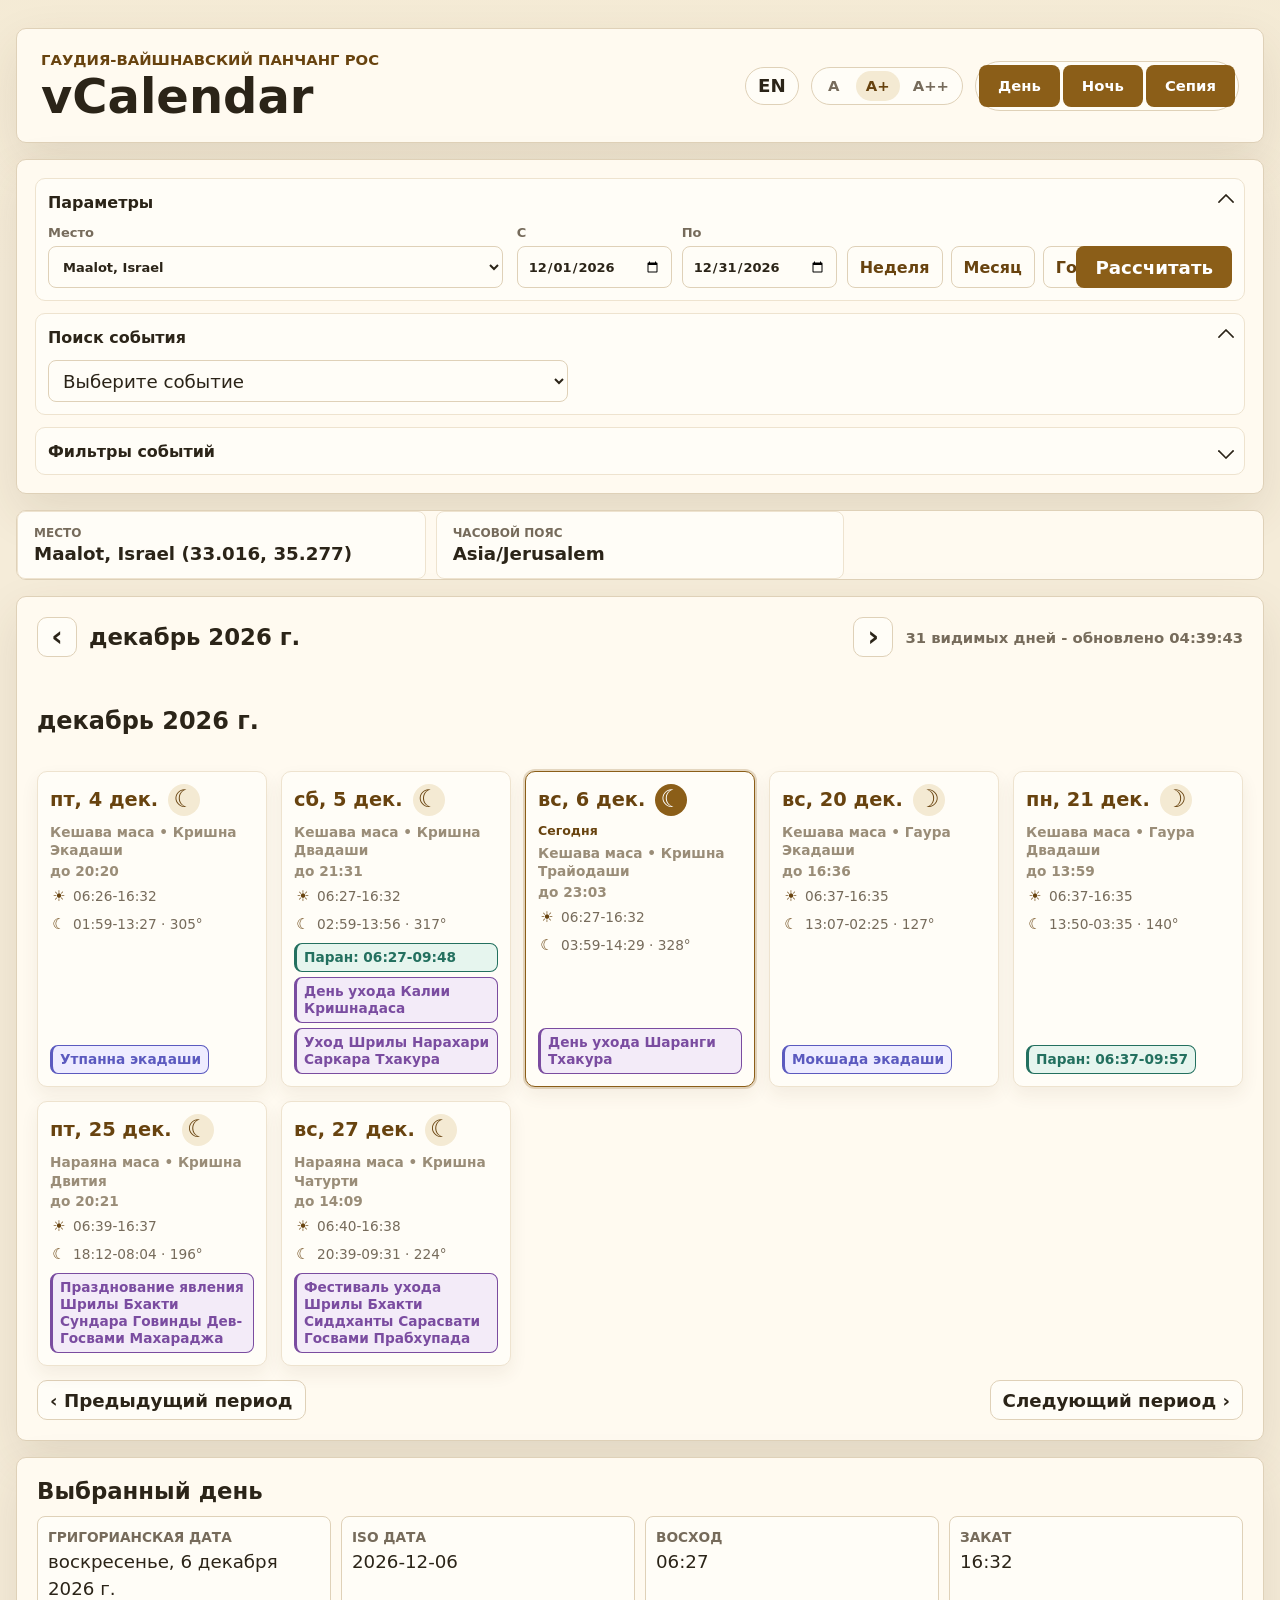
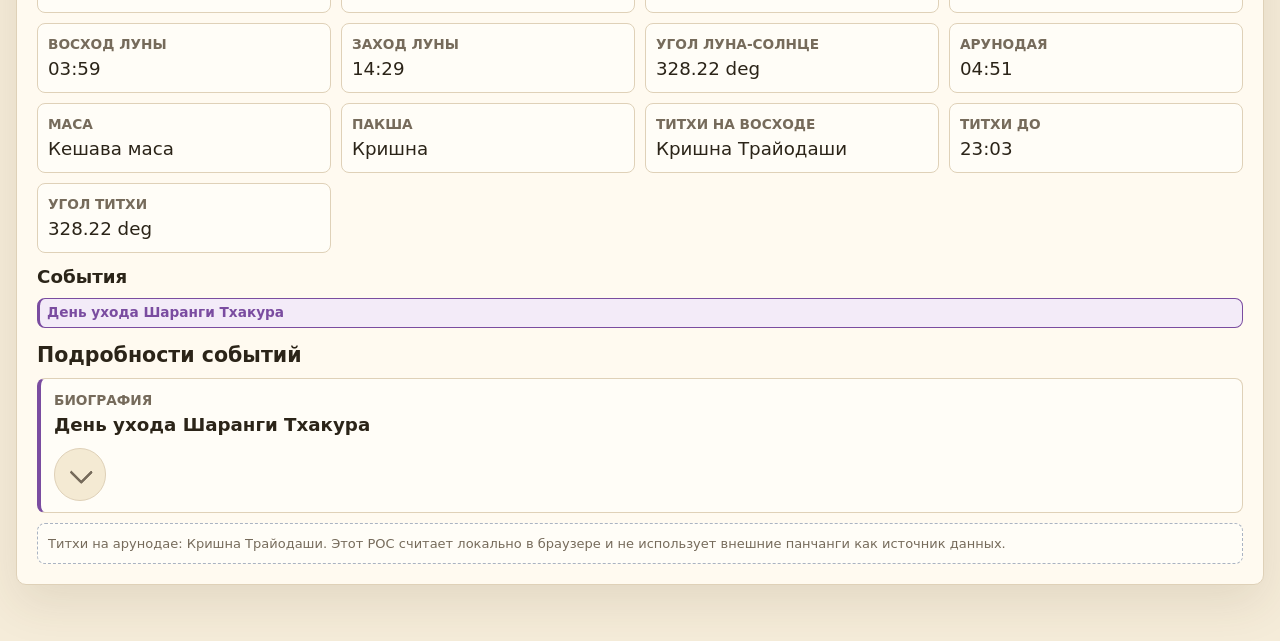
==== codex-events-content-db/index.html @ 74917785 "Deploy codex-events-content-db to codex-events-content-db" ====
<!doctype html>
<html lang="en">
  <head>
    <meta charset="utf-8">
    <meta name="viewport" content="width=device-width, initial-scale=1">
    <title>vCalendar Panchang POC</title>
    <link rel="stylesheet" href="styles.css?v=20260606-3">
  </head>
  <body>
    <main class="app-shell">
      <header class="topbar">
        <div>
          <p class="eyebrow">Gaudiya Vaishnava Panchang POC</p>
          <h1>vCalendar</h1>
        </div>
        <div class="header-actions">
          <button id="languageToggle" class="language-toggle" type="button" aria-pressed="false">RU</button>
          <div id="fontSizeToggle" class="font-size-toggle" role="group" aria-label="Font size">
            <button class="font-size-button" type="button" data-font-size-choice="normal" aria-label="Normal font size" title="Normal font size">A</button>
            <button class="font-size-button" type="button" data-font-size-choice="large" aria-label="Large font size" title="Large font size">A+</button>
            <button class="font-size-button" type="button" data-font-size-choice="xlarge" aria-label="Extra large font size" title="Extra large font size">A++</button>
          </div>
          <div id="themeToggle" class="theme-toggle" role="group" aria-label="Theme">
            <button type="button" data-theme-choice="day" data-i18n="day">Day</button>
            <button type="button" data-theme-choice="night" data-i18n="night">Night</button>
            <button type="button" data-theme-choice="sepia" data-i18n="sepia">Sepia</button>
          </div>
        </div>
      </header>

      <section class="controls" aria-label="Calendar controls">
        <details class="collapsible-panel" open>
          <summary>
            <span data-i18n="mainControls">Main controls</span>
            <span class="collapse-icon" aria-hidden="true"></span>
          </summary>
          <div class="control-row primary-controls">
            <label class="location-control">
              <span data-i18n="location">Location</span>
              <select id="locationSelect">
                <option value="maalot">Maalot, Israel</option>
              </select>
            </label>
            <div class="period-controls">
              <label>
                <span data-i18n="periodFrom">From</span>
                <input id="periodFromInput" type="date" value="2026-05-01">
              </label>
              <label>
                <span data-i18n="periodTo">To</span>
                <input id="periodToInput" type="date" value="2026-05-31">
              </label>
              <div class="quick-range" aria-label="Quick ranges">
                <button id="thisWeekButton" class="secondary-button" type="button" data-i18n="thisWeek">This week</button>
                <button id="thisMonthButton" class="secondary-button" type="button" data-i18n="thisMonth">This month</button>
                <button id="fullYearButton" class="secondary-button" type="button" data-i18n="fullYear">Full year</button>
              </div>
            </div>
            <button id="renderButton" class="primary-button" type="button">Generate</button>
          </div>
        </details>
        <details class="collapsible-panel" open>
          <summary>
            <span data-i18n="eventFinder">Event finder</span>
            <span class="collapse-icon" aria-hidden="true"></span>
          </summary>
          <div class="event-jump-panel">
            <select id="eventJumpSelect" class="event-jump-select" aria-label="Find event"></select>
          </div>
        </details>
        <details class="collapsible-panel filter-collapsible">
          <summary>
            <span data-i18n="eventFilters">Event filters</span>
            <span class="collapse-icon" aria-hidden="true"></span>
          </summary>
          <div class="filter-panel">
            <div class="filter-panel-head">
              <label class="switch-label">
                <input id="eventsOnlyInput" type="checkbox" checked>
                <span data-i18n="eventsOnly">Only days with events</span>
              </label>
            </div>
            <div id="eventFilterChips" class="filter-chips" aria-label="Event filters"></div>
            <select id="eventFilterSelect" class="event-filter-select" multiple aria-hidden="true" tabindex="-1">
              <option value="ekadashi" selected>Ekadashi</option>
              <option value="parana" selected>Parana</option>
              <option value="purushottama" selected>Purushottama</option>
              <option value="festival" selected>Festivals</option>
              <option value="divineAppearance" selected>Divine appearances</option>
              <option value="vaishnavaAppearance" selected>Vaishnava appearances</option>
              <option value="vaishnavaDisappearance" selected>Vaishnava disappearances</option>
              <option value="deityTemple" selected>Deity / temple days</option>
            </select>
          </div>
        </details>
      </section>

      <section class="summary" aria-live="polite">
        <div>
          <span class="summary-label" data-i18n="location">Location</span>
          <strong id="summaryLocation">-</strong>
        </div>
        <div>
          <span class="summary-label" data-i18n="timezone">Timezone</span>
          <strong id="summaryTimezone">-</strong>
        </div>
      </section>

      <section class="calendar-wrap" tabindex="-1">
        <div class="section-head">
          <button id="prevMonthTop" class="icon-button" type="button" aria-label="Previous month">‹</button>
          <h2 id="calendarTitle">April 2026</h2>
          <button id="nextMonthTop" class="icon-button" type="button" aria-label="Next month">›</button>
          <span id="calendarStatus">Local calculation</span>
        </div>
        <div id="masaNotice" class="masa-notice" hidden></div>
        <div id="calendarHeader" class="calendar-header"></div>
        <div id="calendarGrid" class="calendar-grid">
          <div class="calendar-loading" data-i18n="loading">Loading calendar...</div>
        </div>
        <div class="month-nav bottom-nav">
          <button id="prevMonthBottom" class="nav-button" type="button">‹ <span data-i18n="previousMonth">Previous month</span></button>
          <button id="nextMonthBottom" class="nav-button" type="button"><span data-i18n="nextMonth">Next month</span> ›</button>
        </div>
      </section>

      <section class="details" tabindex="-1">
        <h2 data-i18n="selectedDay">Selected Day</h2>
        <div id="dayDetails" class="details-body" data-i18n="selectDay">Select a day in the calendar.</div>
      </section>
    </main>

    <script type="module" src="js/app.js?v=20260606-6"></script>
  </body>
</html>
---- codex-events-content-db/styles.css ----
:root {
  color-scheme: light;
  --font-scale: 1;
  --ink: #1d2635;
  --muted: #66758a;
  --subtle: #8b98aa;
  --line: #dce6ee;
  --soft-line: #edf3f6;
  --panel: #fbfefd;
  --panel-raised: #ffffff;
  --field: #f8fcfb;
  --bg: #f4f8f7;
  --accent: #4f7fcf;
  --accent-strong: #315f9f;
  --accent-soft: #edf4ff;
  --accent-tint: #f5f9ff;
  --festival: #a66a2b;
  --festival-soft: #fff6e9;
  --ekadashi: #5f67c8;
  --ekadashi-soft: #f0f2ff;
  --parana: #3b8a78;
  --parana-soft: #eefaf5;
  --vaishnava: #8667b8;
  --vaishnava-soft: #f6f1fb;
  --deity: #6f8a38;
  --deity-soft: #f5f8e8;
  --shadow: 0 18px 46px rgba(47, 63, 79, 0.07);
  --day-shadow: 0 8px 18px rgba(47, 63, 79, 0.045);
}

:root[data-font-size="large"] {
  --font-scale: 1.14;
}

:root[data-font-size="xlarge"] {
  --font-scale: 1.28;
}

:root[data-theme="night"] {
  color-scheme: dark;
  --ink: #edf2ff;
  --muted: #a8b3c7;
  --subtle: #7f8aa0;
  --line: #293347;
  --soft-line: #222b3c;
  --panel: #121a28;
  --panel-raised: #172235;
  --field: #0d1522;
  --bg: #0b111c;
  --accent: #7aa7ff;
  --accent-strong: #a9c5ff;
  --accent-soft: rgba(122, 167, 255, 0.14);
  --accent-tint: rgba(122, 167, 255, 0.08);
  --festival: #fbbf24;
  --festival-soft: rgba(251, 191, 36, 0.13);
  --ekadashi: #a5b4fc;
  --ekadashi-soft: rgba(165, 180, 252, 0.14);
  --parana: #6ee7b7;
  --parana-soft: rgba(110, 231, 183, 0.13);
  --vaishnava: #c4b5fd;
  --vaishnava-soft: rgba(196, 181, 253, 0.14);
  --deity: #5eead4;
  --deity-soft: rgba(94, 234, 212, 0.13);
  --shadow: 0 18px 50px rgba(0, 0, 0, 0.28);
  --day-shadow: 0 8px 18px rgba(0, 0, 0, 0.2);
}

:root[data-theme="sepia"] {
  color-scheme: light;
  --ink: #2b2418;
  --muted: #766b5b;
  --subtle: #9a8d78;
  --line: #dfd1b8;
  --soft-line: #eee3cf;
  --panel: #fffaf0;
  --panel-raised: #fffdf7;
  --field: #fffdf7;
  --bg: #f5ecd9;
  --accent: #8b5e18;
  --accent-strong: #68430f;
  --accent-soft: #f4ead3;
  --accent-tint: #fbf3e4;
  --festival: #9a3412;
  --festival-soft: #fff1df;
  --ekadashi: #5b5abf;
  --ekadashi-soft: #eeecff;
  --parana: #23705f;
  --parana-soft: #e6f5ee;
  --vaishnava: #7a4ca0;
  --vaishnava-soft: #f3ebf8;
  --deity: #626c1f;
  --deity-soft: #f1f4d7;
  --shadow: 0 18px 48px rgba(81, 58, 25, 0.11);
  --day-shadow: 0 8px 18px rgba(81, 58, 25, 0.07);
}

* {
  box-sizing: border-box;
}

body {
  margin: 0;
  min-width: 320px;
  color: var(--ink);
  background:
    linear-gradient(180deg, color-mix(in srgb, var(--accent-soft) 62%, transparent), transparent 280px),
    var(--bg);
  font-family: Inter, ui-sans-serif, system-ui, -apple-system, BlinkMacSystemFont, "Segoe UI", sans-serif;
  font-size: calc(16px * var(--font-scale));
}

button,
input,
select {
  font: inherit;
}

.app-shell {
  width: min(1440px, calc(100% - 32px));
  margin: 0 auto;
  padding: 28px 0 56px;
}

.topbar,
.controls,
.summary,
.calendar-wrap,
.details {
  background: var(--panel);
  border: 1px solid var(--line);
  border-radius: 10px;
  box-shadow: var(--shadow);
}

.topbar {
  display: flex;
  align-items: center;
  justify-content: space-between;
  gap: 16px;
  padding: 22px 24px;
}

.eyebrow {
  margin: 0 0 4px;
  color: var(--accent-strong);
  font-size: calc(13px * var(--font-scale));
  font-weight: 700;
  text-transform: uppercase;
}

h1,
h2 {
  margin: 0;
  letter-spacing: 0;
}

h1 {
  font-size: clamp(30px, 5vw, 48px);
  line-height: 1;
}

h2 {
  font-size: calc(20px * var(--font-scale));
}

.header-actions {
  display: flex;
  align-items: center;
  gap: 12px;
}

.engine-badge {
  padding: 9px 12px;
  border: 1px solid color-mix(in srgb, var(--accent) 36%, var(--line));
  border-radius: 999px;
  color: var(--accent-strong);
  background: var(--accent-soft);
  font-size: 14px;
  font-weight: 700;
  white-space: nowrap;
}

.language-toggle {
  min-height: 38px;
  border: 1px solid var(--line);
  border-radius: 999px;
  padding: 6px 12px;
  color: var(--ink);
  background: var(--panel-raised);
  font-weight: 900;
}

.language-toggle:hover {
  background: var(--field);
}

.theme-toggle,
.font-size-toggle {
  display: inline-flex;
  align-items: center;
  gap: 3px;
  min-height: 38px;
  border: 1px solid var(--line);
  border-radius: 999px;
  padding: 3px;
  background: var(--panel-raised);
}

.theme-toggle button,
.font-size-toggle button {
  min-height: 30px;
  border: 0;
  border-radius: 999px;
  padding: 5px 10px;
  color: var(--muted);
  background: transparent;
  font-size: calc(13px * var(--font-scale));
  font-weight: 850;
}

.font-size-toggle button {
  min-width: 38px;
}

.theme-toggle button:hover,
.font-size-toggle button:hover {
  color: var(--ink);
  background: var(--field);
}

.theme-toggle button.is-active,
.font-size-toggle button.is-active {
  color: var(--accent-strong);
  background: var(--accent-soft);
}

.controls {
  display: grid;
  gap: 12px;
  margin-top: 16px;
  padding: 18px;
}

.collapsible-panel {
  border: 1px solid var(--soft-line);
  border-radius: 10px;
  background: var(--panel-raised);
}

.collapsible-panel > summary {
  display: flex;
  min-height: 46px;
  align-items: center;
  justify-content: space-between;
  gap: 12px;
  padding: 10px 12px;
  color: var(--ink);
  cursor: pointer;
  font-size: calc(14px * var(--font-scale));
  font-weight: 850;
  list-style: none;
  user-select: none;
}

.collapsible-panel > summary::-webkit-details-marker {
  display: none;
}

.collapsible-panel > summary::marker {
  content: "";
}

.collapsible-panel > summary:hover {
  color: var(--accent-strong);
}

.collapse-icon {
  width: 12px;
  height: 12px;
  border-right: 2px solid currentColor;
  border-bottom: 2px solid currentColor;
  border-radius: 1px;
  transform: rotate(45deg);
  transition: transform 160ms ease;
}

.collapsible-panel[open] .collapse-icon {
  transform: rotate(225deg);
}

.collapsible-panel > .control-row,
.collapsible-panel > .event-jump-panel,
.collapsible-panel > .filter-panel {
  margin: 0 12px 12px;
}

.control-row {
  display: grid;
  gap: 14px;
}

.primary-controls {
  grid-template-columns: minmax(220px, 1fr) minmax(380px, 1.2fr) auto;
  align-items: end;
}

.period-controls {
  display: grid;
  grid-template-columns: 1fr 1fr auto;
  gap: 10px;
  align-items: end;
}

.quick-range {
  display: inline-flex;
  gap: 8px;
  min-height: 42px;
  align-items: end;
}

label {
  display: grid;
  gap: 6px;
  color: var(--muted);
  font-size: 13px;
  font-weight: 700;
}

select,
input {
  width: 100%;
  min-height: 42px;
  border: 1px solid var(--line);
  border-radius: 8px;
  padding: 8px 10px;
  color: var(--ink);
  background: var(--field);
}

.event-filter-select {
  position: absolute;
  width: 1px;
  height: 1px;
  min-height: 1px;
  opacity: 0;
  pointer-events: none;
}

.filter-panel {
  display: grid;
  gap: 10px;
  border: 0;
  border-radius: 8px;
  padding: 0;
  background: var(--accent-tint);
}

.filter-panel-head {
  display: flex;
  align-items: center;
  justify-content: space-between;
  gap: 12px;
}

.filter-panel-head strong {
  font-size: 13px;
  color: var(--muted);
  text-transform: uppercase;
}

.event-jump-panel {
  max-width: 520px;
}

.event-jump-select {
  max-width: 520px;
}

.filter-chips {
  display: flex;
  flex-wrap: wrap;
  gap: 8px;
}

.filter-chip {
  min-height: 34px;
  border: 1px solid var(--line);
  border-radius: 999px;
  padding: 6px 11px;
  color: var(--muted);
  background: var(--panel);
  font-size: calc(13px * var(--font-scale));
  font-weight: 850;
}

.filter-chip.is-active {
  border-color: color-mix(in srgb, var(--accent) 58%, var(--line));
  color: var(--accent-strong);
  background: var(--accent-soft);
}

.switch-label {
  display: inline-flex;
  grid-template-columns: none;
  align-items: center;
  gap: 8px;
  color: var(--ink);
  font-size: calc(13px * var(--font-scale));
  white-space: nowrap;
}

.switch-label input {
  width: 16px;
  min-height: 16px;
  accent-color: var(--accent);
}

button:not(.day):not(.theme-toggle):not(.language-toggle):not(.font-size-button):not(.icon-button):not(.nav-button):not(.filter-chip):not(.secondary-button) {
  min-height: 42px;
  border: 1px solid transparent;
  border-radius: 8px;
  padding: 8px 18px;
  color: white;
  background: var(--accent);
  font-weight: 800;
  cursor: pointer;
}

button:not(.day):not(.theme-toggle):not(.language-toggle):not(.font-size-button):not(.icon-button):not(.nav-button):not(.filter-chip):not(.secondary-button):hover {
  background: var(--accent-strong);
}

.secondary-button {
  min-height: 42px;
  border: 1px solid var(--line) !important;
  border-radius: 8px;
  color: var(--accent-strong) !important;
  background: var(--panel-raised) !important;
  border-color: var(--line) !important;
  padding: 8px 12px !important;
  font: inherit;
  font-size: calc(14px * var(--font-scale));
  font-weight: 850;
  cursor: pointer;
  box-shadow: none;
}

.secondary-button:hover {
  background: var(--accent-soft) !important;
}

.primary-button {
  min-width: 118px;
}

.summary {
  display: grid;
  grid-template-columns: repeat(3, 1fr);
  gap: 10px;
  margin-top: 16px;
  box-shadow: none;
}

.summary > div {
  border: 1px solid var(--soft-line);
  border-radius: 8px;
  padding: 14px 16px;
  background: var(--panel-raised);
}

.summary-label {
  display: block;
  margin-bottom: 3px;
  color: var(--muted);
  font-size: 12px;
  font-weight: 700;
  text-transform: uppercase;
}

.calendar-wrap,
.details {
  margin-top: 16px;
  padding: 20px;
}

.calendar-wrap:focus,
.details:focus,
.event-details-panel:focus {
  outline: none;
}

.section-head {
  display: grid;
  grid-template-columns: auto 1fr auto auto;
  align-items: center;
  gap: 12px;
  margin-bottom: 18px;
}

.icon-button,
.nav-button {
  border: 1px solid var(--line);
  border-radius: 10px;
  color: var(--ink);
  background: var(--panel-raised);
  font-weight: 900;
}

.icon-button {
  width: 40px;
  height: 40px;
  padding: 0;
  font-size: 28px;
  line-height: 1;
}

.nav-button {
  min-height: 40px;
  padding: 8px 12px;
}

.icon-button:hover,
.nav-button:hover {
  background: var(--field);
}

.month-nav {
  display: flex;
  justify-content: space-between;
  gap: 10px;
}

.bottom-nav {
  margin-top: 14px;
}

.section-head span {
  color: var(--muted);
  font-size: calc(13px * var(--font-scale));
  font-weight: 800;
}

.calendar-loading {
  grid-column: 1 / -1;
  min-height: 96px;
  border: 1px dashed var(--line);
  border-radius: 8px;
  display: grid;
  place-items: center;
  color: var(--muted);
  background: var(--panel-raised);
  font-weight: 800;
}

.masa-notice {
  margin: 0 0 14px;
  border: 1px solid color-mix(in srgb, var(--accent) 34%, var(--line));
  border-radius: 8px;
  padding: 12px 14px;
  color: var(--accent-strong);
  background: var(--accent-soft);
  font-weight: 850;
}

.masa-notice small {
  display: block;
  margin-top: 3px;
  color: var(--muted);
  font-size: 12px;
  font-weight: 750;
}

.calendar-header {
  display: grid;
  grid-template-columns: repeat(7, 1fr);
  gap: 10px;
  margin-bottom: 8px;
  color: var(--muted);
  font-size: 12px;
  font-weight: 800;
  text-transform: uppercase;
}

.calendar-header span {
  padding: 0 4px;
}

.calendar-grid {
  display: grid;
  grid-template-columns: repeat(7, minmax(0, 1fr));
  gap: 14px;
}

.calendar-grid.is-range {
  display: grid;
  grid-template-columns: 1fr;
  gap: 18px;
}

.month-section {
  display: grid;
  gap: 12px;
}

.month-section-title {
  color: var(--ink);
  font-size: calc(21px * var(--font-scale));
  font-weight: 900;
}

.month-section-grid {
  display: grid;
  grid-template-columns: repeat(7, minmax(0, 1fr));
  gap: 14px;
}

.month-section.is-event-list .calendar-header {
  display: none;
}

.month-section.is-event-list .month-section-grid {
  grid-template-columns: repeat(auto-fill, minmax(220px, 1fr));
}

.day {
  position: relative;
  display: flex;
  flex-direction: column;
  min-height: 172px;
  border: 1px solid var(--soft-line);
  border-radius: 10px;
  padding: 12px;
  color: var(--ink);
  background: var(--panel-raised);
  text-align: left;
  box-shadow: var(--day-shadow);
  transition:
    border-color 160ms ease,
    transform 160ms ease,
    box-shadow 160ms ease;
}

.day-spacer {
  min-height: 1px;
}

.day:hover,
.day:focus {
  border-color: color-mix(in srgb, var(--accent) 50%, var(--line));
  outline: 2px solid color-mix(in srgb, var(--accent) 30%, transparent);
  outline-offset: 1px;
  transform: translateY(-2px);
}

.day.is-muted {
  opacity: 0.58;
  box-shadow: none;
}

.day.is-selected {
  border-color: var(--accent);
  box-shadow: 0 0 0 2px color-mix(in srgb, var(--accent) 22%, transparent), var(--day-shadow);
}

.day.is-jump-target {
  border-color: color-mix(in srgb, var(--accent) 72%, var(--line));
  background:
    linear-gradient(0deg, color-mix(in srgb, var(--accent-soft) 72%, transparent), color-mix(in srgb, var(--accent-soft) 72%, transparent)),
    var(--panel-raised);
}

.day.is-jump-target::after {
  content: "";
  position: absolute;
  inset: 8px;
  border: 2px solid color-mix(in srgb, var(--accent) 54%, transparent);
  border-radius: 10px;
  pointer-events: none;
}

.day.is-today .moon-symbol {
  color: #fff;
  background: var(--accent);
}

.day-topline {
  display: flex;
  align-items: center;
  justify-content: space-between;
  gap: 10px;
  margin-bottom: 7px;
  font-weight: 800;
}

.gregorian-main {
  color: var(--accent-strong);
  font-size: calc(17px * var(--font-scale));
  line-height: 1.15;
}

.moon-symbol {
  display: inline-grid;
  place-items: center;
  flex: 0 0 auto;
  width: 32px;
  height: 32px;
  border-radius: 999px;
  color: var(--accent-strong);
  background: var(--accent-soft);
  font-size: calc(21px * var(--font-scale));
  line-height: 1;
}

.masa-pill {
  color: var(--accent-strong);
  font-size: 11px;
  font-weight: 800;
  overflow: hidden;
  text-overflow: ellipsis;
  white-space: nowrap;
  max-width: 84px;
}

.today-pill {
  display: inline-flex;
  width: fit-content;
  margin-bottom: 6px;
  color: var(--accent-strong);
  font-size: calc(11px * var(--font-scale));
  font-weight: 900;
}

.lunar-line {
  min-height: 38px;
  color: var(--subtle);
  font-size: calc(12px * var(--font-scale));
  font-weight: 800;
  line-height: 1.35;
}

.tithi {
  min-height: 28px;
  color: var(--ink);
  font-size: 14px;
  font-weight: 750;
  line-height: 1.35;
}

.tithi-end {
  margin-top: 2px;
  color: var(--subtle);
  font-size: calc(12px * var(--font-scale));
  font-weight: 750;
}

.times {
  margin-top: 8px;
  color: var(--muted);
  font-size: calc(12px * var(--font-scale));
  line-height: 1.45;
}

.time-icon {
  display: inline-grid;
  place-items: center;
  width: 18px;
  margin-right: 5px;
  color: var(--accent-strong);
  font-size: calc(13px * var(--font-scale));
  line-height: 1;
}

.events {
  display: grid;
  gap: 5px;
  margin-top: auto;
  padding-top: 8px;
}

.event {
  border: 1px solid color-mix(in srgb, var(--festival) 24%, transparent);
  border-left: 3px solid var(--festival);
  border-radius: 8px;
  padding: 5px 7px;
  color: var(--festival);
  background: var(--festival-soft);
  font-size: calc(12px * var(--font-scale));
  font-weight: 800;
  line-height: 1.25;
  overflow-wrap: anywhere;
}

.event.ekadashi {
  border-color: var(--ekadashi);
  color: var(--ekadashi);
  background: var(--ekadashi-soft);
}

.event.notice {
  border-style: dashed;
  color: var(--muted);
  background: var(--panel-raised);
}

.event.parana {
  border-color: var(--parana);
  color: var(--parana);
  background: var(--parana-soft);
}

.event.purushottama {
  border-color: var(--accent);
  color: var(--accent-strong);
  background: var(--accent-soft);
}

.event.vaishnava {
  border-color: var(--vaishnava);
  color: var(--vaishnava);
  background: var(--vaishnava-soft);
}

.event.deity {
  border-color: var(--deity);
  color: var(--deity);
  background: var(--deity-soft);
}

.details-body {
  display: grid;
  gap: 10px;
  margin-top: 12px;
  color: var(--ink);
  line-height: 1.5;
}

.detail-grid {
  display: grid;
  grid-template-columns: repeat(4, minmax(0, 1fr));
  gap: 10px;
}

.detail-item {
  border: 1px solid var(--line);
  border-radius: 8px;
  padding: 10px;
  background: var(--panel-raised);
}

.detail-item span {
  display: block;
  color: var(--muted);
  font-size: calc(12px * var(--font-scale));
  font-weight: 800;
  text-transform: uppercase;
}

.ekadashi-panel {
  border: 1px solid color-mix(in srgb, var(--ekadashi) 32%, var(--line));
  border-radius: 8px;
  padding: 12px 14px;
  color: var(--ekadashi);
  background: var(--ekadashi-soft);
}

.ekadashi-panel span,
.parana-panel span {
  display: block;
  margin-bottom: 3px;
  color: var(--muted);
  font-size: 12px;
  font-weight: 850;
  text-transform: uppercase;
}

.ekadashi-panel strong,
.parana-panel strong {
  display: block;
  font-size: 20px;
}

.event-detail-card p,
.ekadashi-panel p {
  margin: 5px 0 0;
  color: var(--ink);
  font-size: calc(14px * var(--font-scale));
  line-height: 1.45;
}

.ekadashi-panel small {
  display: block;
  margin-top: 4px;
  color: var(--muted);
  font-size: calc(13px * var(--font-scale));
  font-weight: 750;
}

.parana-panel {
  border: 1px solid color-mix(in srgb, var(--parana) 34%, var(--line));
  border-radius: 8px;
  padding: 12px 14px;
  color: var(--parana);
  background: var(--parana-soft);
}

.parana-panel dl {
  display: grid;
  grid-template-columns: repeat(3, minmax(0, 1fr));
  gap: 8px;
  margin: 10px 0 0;
}

.parana-panel dl div {
  border: 1px solid color-mix(in srgb, var(--parana) 20%, var(--line));
  border-radius: 8px;
  padding: 8px;
  background: var(--panel-raised);
}

.parana-panel dt {
  color: var(--muted);
  font-size: 11px;
  font-weight: 850;
  text-transform: uppercase;
}

.parana-panel dd {
  margin: 2px 0 0;
  color: var(--ink);
  font-weight: 850;
}

.parana-panel small {
  display: block;
  margin-top: 8px;
  color: var(--muted);
  font-size: calc(13px * var(--font-scale));
  font-weight: 750;
}

.event-details-panel {
  display: grid;
  gap: 8px;
}

.event-details-panel h3 {
  margin: 2px 0 0;
  color: var(--ink);
  font-size: calc(18px * var(--font-scale));
}

.event-detail-card {
  border: 1px solid var(--line);
  border-left: 4px solid var(--festival);
  border-radius: 8px;
  padding: 11px 13px;
  background: var(--panel-raised);
}

.event-detail-card span {
  display: block;
  color: var(--muted);
  font-size: calc(12px * var(--font-scale));
  font-weight: 850;
  text-transform: uppercase;
}

.event-detail-card strong {
  display: block;
  color: var(--ink);
  font-size: calc(16px * var(--font-scale));
}

.event-notes {
  display: grid;
  gap: 6px;
  margin: 9px 0 0;
}

.event-notes div {
  border: 1px solid var(--line);
  border-radius: 8px;
  padding: 8px;
  background: var(--panel);
}

.event-notes dt {
  color: var(--muted);
  font-size: calc(11px * var(--font-scale));
  font-weight: 850;
  text-transform: uppercase;
}

.event-notes dd {
  margin: 2px 0 0;
  color: var(--ink);
  font-size: calc(14px * var(--font-scale));
  line-height: 1.4;
}

.full-description {
  margin-top: 10px;
}

.full-description summary {
  display: inline-grid;
  place-items: center;
  width: calc(46px * var(--font-scale));
  height: calc(46px * var(--font-scale));
  min-height: calc(46px * var(--font-scale));
  border: 1px solid var(--line);
  border-radius: 999px;
  padding: 0;
  color: var(--accent-strong);
  background: var(--accent-soft);
  cursor: pointer;
  user-select: none;
}

.full-description summary::-webkit-details-marker {
  display: none;
}

.full-description summary::marker {
  content: "";
}

.full-description summary:hover {
  border-color: var(--accent);
}

.full-description-icon {
  width: calc(15px * var(--font-scale));
  height: calc(15px * var(--font-scale));
  border-right: calc(3px * var(--font-scale)) solid currentColor;
  border-bottom: calc(3px * var(--font-scale)) solid currentColor;
  border-radius: 2px;
  transform: rotate(45deg) translate(-1px, -2px);
  transition: transform 160ms ease;
}

.full-description[open] .full-description-icon {
  transform: rotate(225deg) translate(-2px, -1px);
}

.full-description-body {
  margin-top: 10px;
  border: 1px solid var(--soft-line);
  border-radius: 8px;
  padding: 12px;
  color: var(--ink);
  background: var(--panel);
  font-size: calc(15px * var(--font-scale));
  line-height: 1.55;
  white-space: pre-wrap;
}

.event-detail-card.ekadashi {
  border-left-color: var(--ekadashi);
}

.event-detail-card.parana {
  border-left-color: var(--parana);
}

.event-detail-card.purushottama {
  border-left-color: var(--accent);
}

.event-detail-card.vaishnava {
  border-left-color: var(--vaishnava);
}

.event-detail-card.deity {
  border-left-color: var(--deity);
}

.diagnostic {
  border: 1px dashed #aab3c2;
  border-radius: 8px;
  padding: 10px;
  color: var(--muted);
  background: var(--panel-raised);
  font-size: 13px;
}

@media (max-width: 820px) {
  .app-shell {
    width: min(100% - 20px, 1440px);
    padding-top: 14px;
  }

  .topbar,
  .controls,
  .summary,
  .detail-grid {
    grid-template-columns: 1fr;
  }

  .primary-controls,
  .period-controls {
    grid-template-columns: 1fr;
  }

  .quick-range,
  .filter-panel-head {
    align-items: stretch;
    flex-direction: column;
  }

  .quick-range {
    display: grid;
    grid-template-columns: repeat(3, minmax(0, 1fr));
  }

  .topbar {
    align-items: flex-start;
    flex-direction: column;
  }

  .header-actions {
    width: 100%;
    flex-wrap: wrap;
    justify-content: flex-start;
  }

  .language-toggle,
  .theme-toggle,
  .font-size-toggle {
    min-height: 44px;
  }

  .theme-toggle button,
  .font-size-toggle button {
    min-height: 36px;
    padding: 7px 11px;
  }

  .section-head {
    align-items: flex-start;
    grid-template-columns: auto 1fr auto;
  }

  .section-head #calendarStatus {
    grid-column: 1 / -1;
  }

  .calendar-grid,
  .month-section-grid,
  .calendar-header {
    grid-template-columns: 1fr;
  }

  .calendar-header {
    display: none;
  }

  .day {
    min-height: auto;
    padding: 14px;
  }

  .event {
    padding: 8px 9px;
  }

  .parana-panel dl {
    grid-template-columns: 1fr;
  }

  .full-description summary {
    width: calc(52px * var(--font-scale));
    height: calc(52px * var(--font-scale));
    min-height: calc(52px * var(--font-scale));
  }

  .full-description-body {
    padding: 14px;
    line-height: 1.65;
  }
}
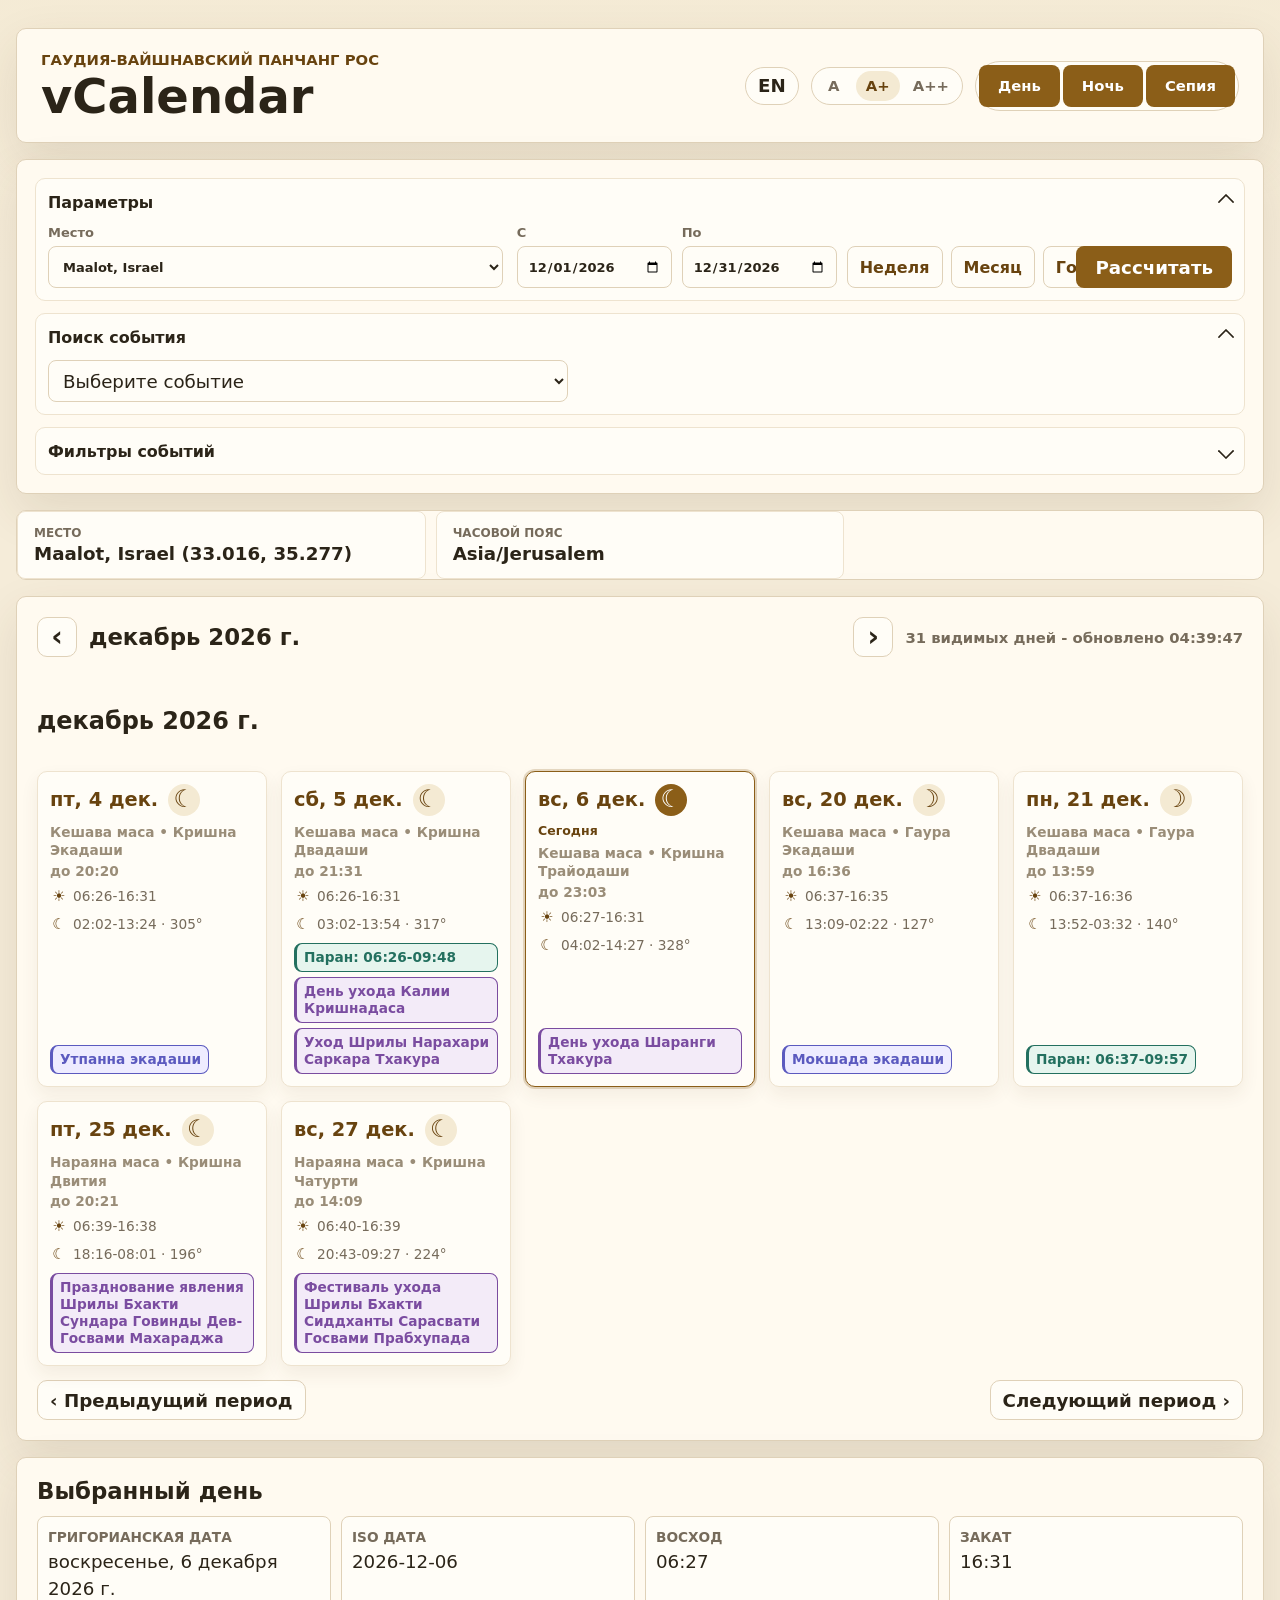
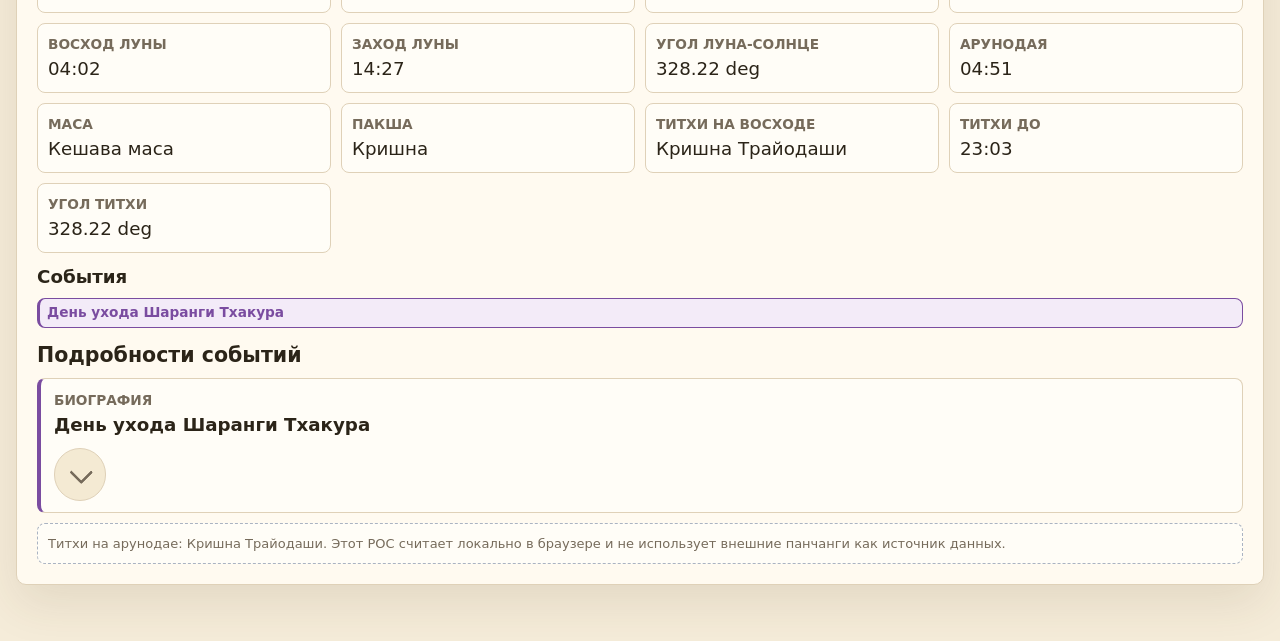
==== commit 4b8f7a39: "Deploy codex-events-content-db to codex-events-content-db" ====
--- a/codex-events-content-db/index.html
+++ b/codex-events-content-db/index.html
@@ -130,6 +130,6 @@
       </section>
     </main>
 
-    <script type="module" src="js/app.js?v=20260606-6"></script>
+    <script type="module" src="js/app.js?v=20260612-1"></script>
   </body>
 </html>
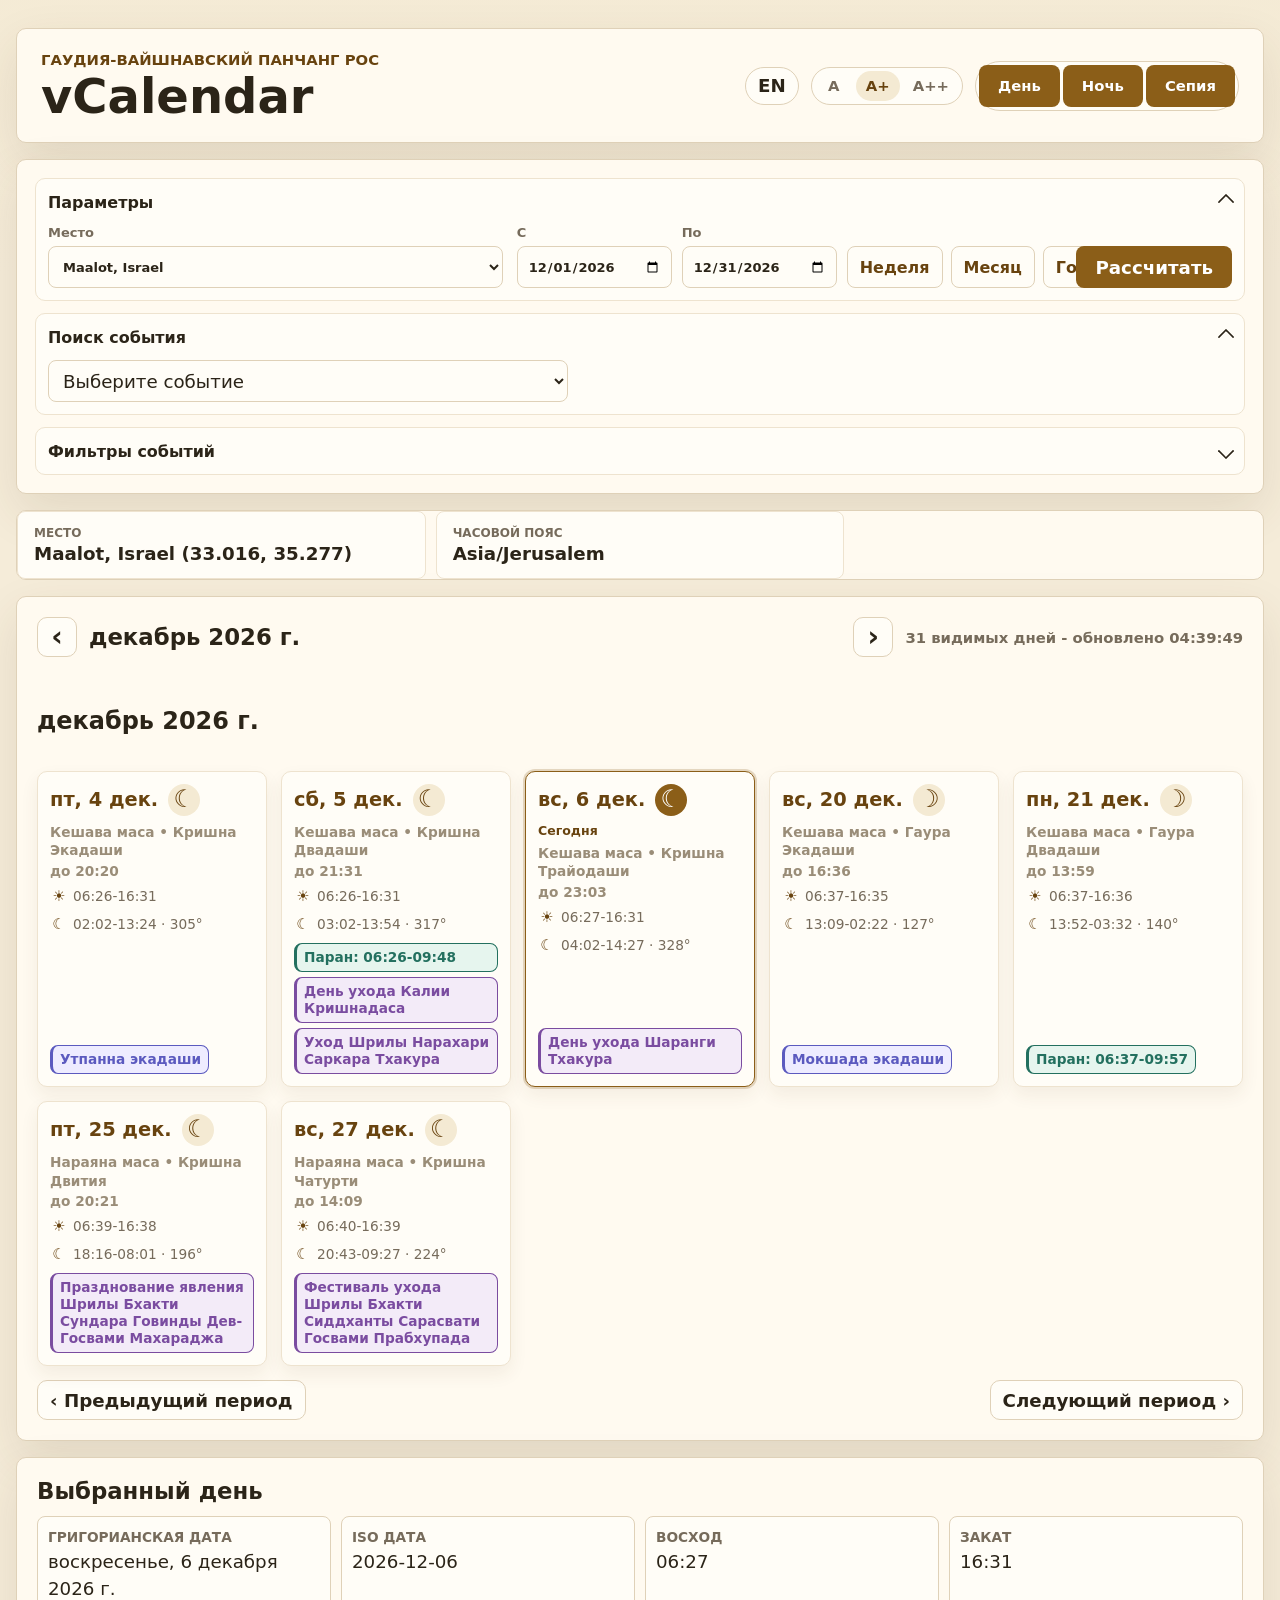
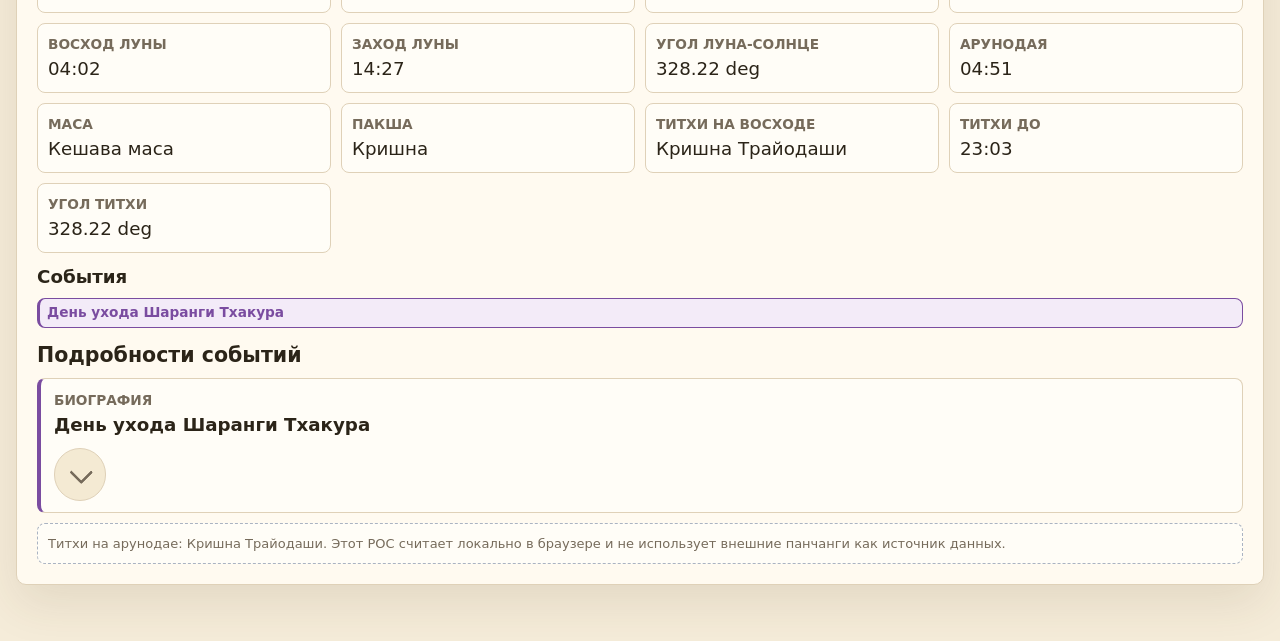
==== commit 5a70a882: "Deploy codex-events-content-db to codex-events-content-db" ====
--- a/codex-events-content-db/index.html
+++ b/codex-events-content-db/index.html
@@ -130,6 +130,6 @@
       </section>
     </main>
 
-    <script type="module" src="js/app.js?v=20260612-1"></script>
+    <script type="module" src="js/app.js?v=20260612-2"></script>
   </body>
 </html>
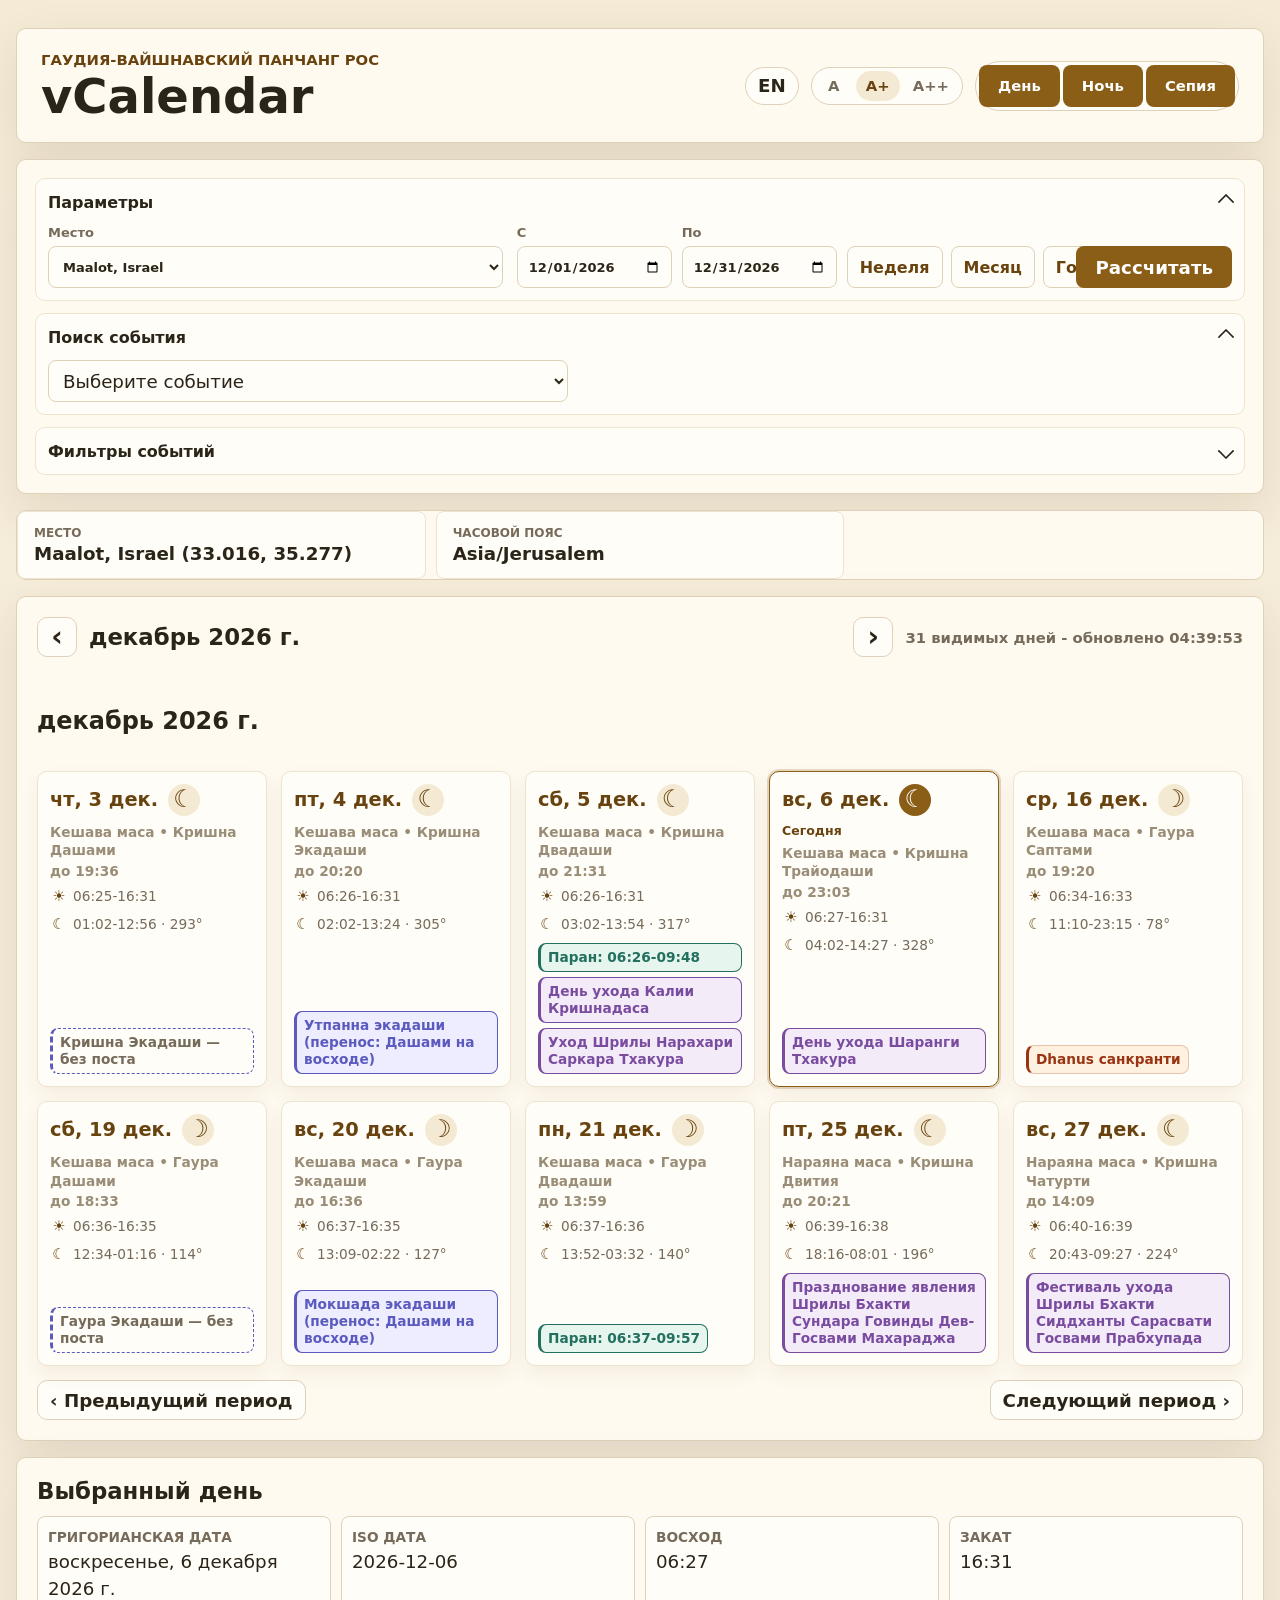
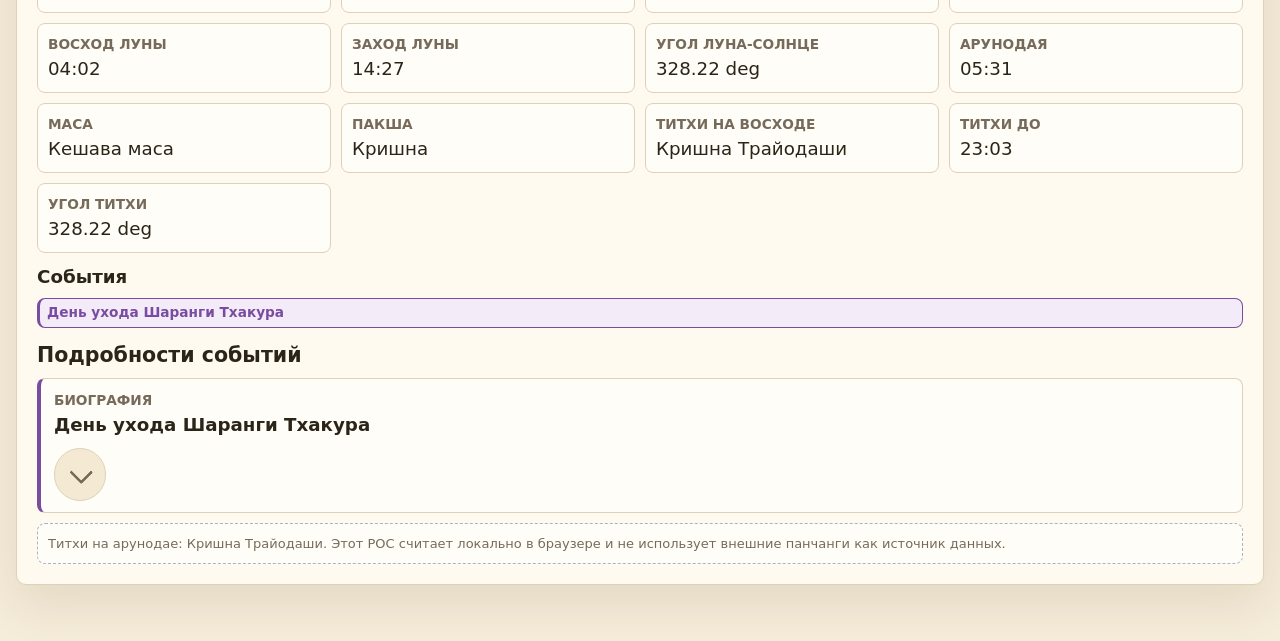
==== commit 838113ca: "Deploy codex-events-content-db to codex-events-content-db" ====
--- a/codex-events-content-db/index.html
+++ b/codex-events-content-db/index.html
@@ -130,6 +130,6 @@
       </section>
     </main>
 
-    <script type="module" src="js/app.js?v=20260612-2"></script>
+    <script type="module" src="js/app.js?v=20260613-3"></script>
   </body>
 </html>
